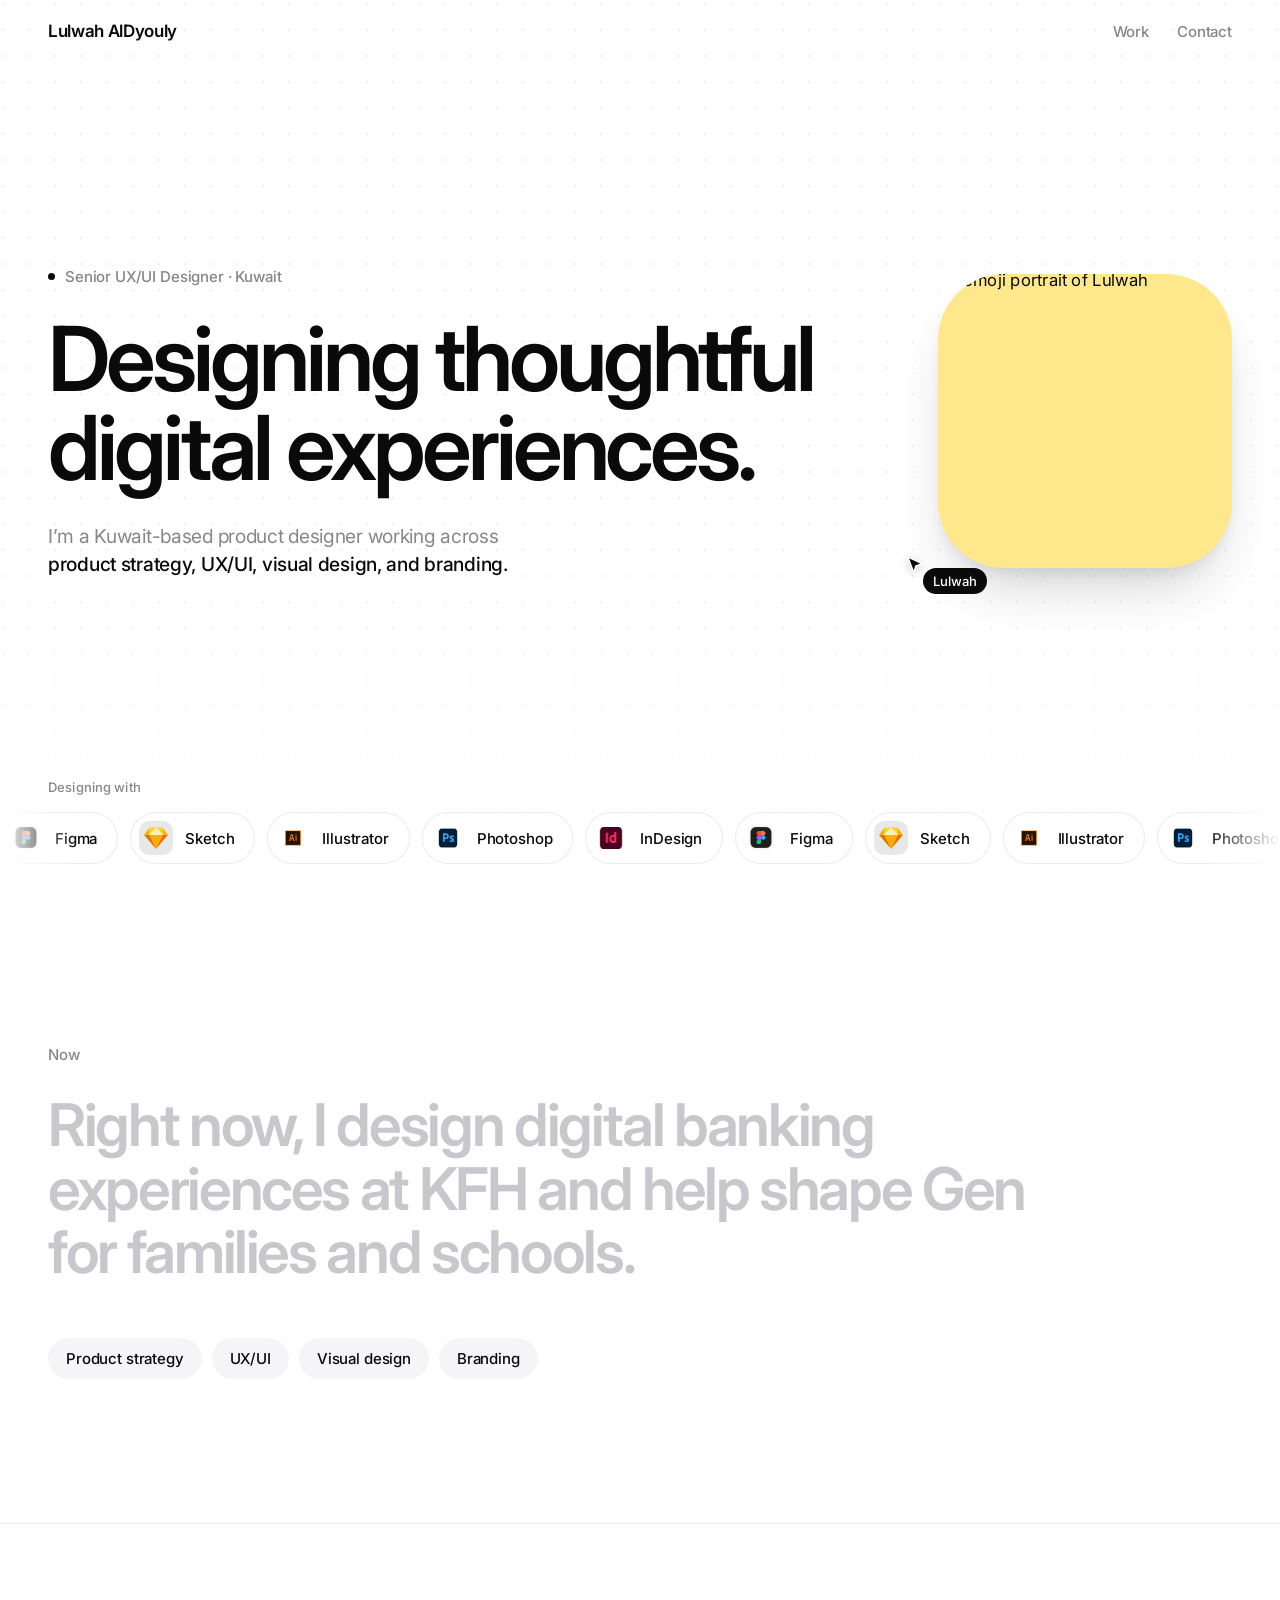
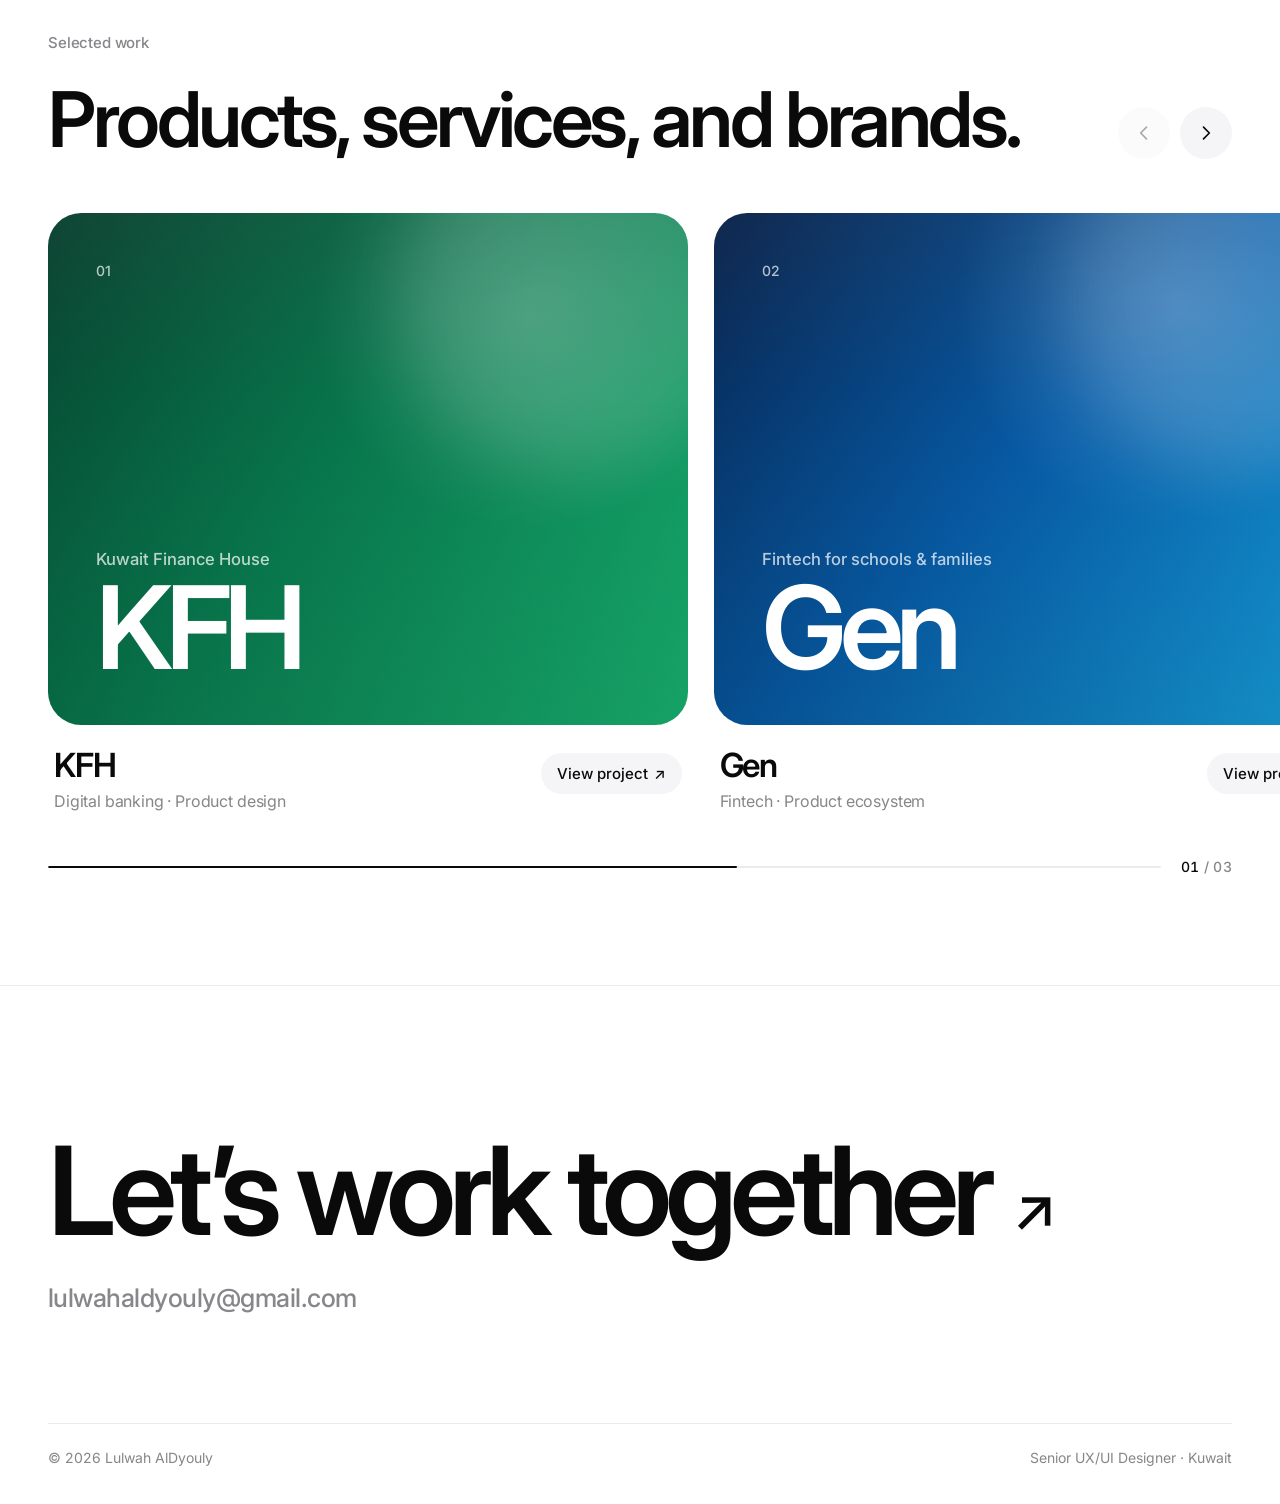
==== index.html @ 49794372 "Build Lulwah portfolio website" ====
<!DOCTYPE html>
<html lang="en">

<head>
  <meta charset="utf-8">
  <meta name="viewport" content="width=device-width, initial-scale=1, viewport-fit=cover">

  <title>Lulwah AlDyouly — Senior UX/UI Designer, Kuwait</title>

  <meta name="description"
    content="Lulwah AlDyouly is a Kuwait-based Senior UX/UI Designer working across product strategy, UX/UI, visual design, and branding.">

  <meta name="theme-color" content="#ffffff">

  <link rel="icon" href="assets/memoji.jpg">

  <link rel="preconnect" href="https://fonts.googleapis.com">
  <link rel="preconnect" href="https://fonts.gstatic.com" crossorigin>

  <link href="https://fonts.googleapis.com/css2?family=Inter:wght@400;500;600;700&display=swap" rel="stylesheet">

  <link rel="stylesheet" href="style.css">
</head>

<body>

  <header class="nav" id="nav">
    <div class="wrap">
      <a href="#top" class="brand">Lulwah AlDyouly</a>

      <nav class="nav-links" aria-label="Primary">
        <a href="#work">Work</a>
        <a href="#contact">Contact</a>
      </nav>
    </div>
  </header>

  <main id="top">

    <section class="hero" id="hero">
      <canvas id="dots" aria-hidden="true"></canvas>

      <div class="hero-main" id="heroMain">
        <div class="wrap">
          <div class="hero-grid">

            <div>
              <p class="eyebrow rise" style="--d:.1s">
                <i></i>
                Senior UX/UI Designer · Kuwait
              </p>

              <h1 class="rise" style="--d:.2s">
                Designing thoughtful digital experiences.
              </h1>

              <p class="lead rise" style="--d:.35s">
                I’m a Kuwait-based product designer working across
                <b>product strategy, UX/UI, visual design, and branding.</b>
              </p>
            </div>

            <div class="avatar-wrap rise" style="--d:.45s">
              <div class="frame" aria-hidden="true">
                <span></span>
                <span></span>
                <span></span>
                <span></span>
              </div>

              <div class="avatar">
                <img src="assets/memoji.jpeg" alt="Memoji portrait of Lulwah" width="640" height="640"
                  fetchpriority="high">
              </div>

              <div class="cursor-tag" aria-hidden="true">
                <svg viewBox="0 0 24 24" fill="none">
                  <path d="M4 3l6.6 17.2 2.4-7.2 7.2-2.4L4 3z" fill="#0a0a0a" stroke="#fff" stroke-width="1.6"
                    stroke-linejoin="round" />
                </svg>

                <em>Lulwah</em>
              </div>
            </div>

          </div>
        </div>
      </div>

      <div class="tools rise" style="--d:.6s">
        <div class="wrap">
          <p class="tools-label">Designing with</p>
        </div>
        <div class="marquee" aria-label="Design tools">
          <div class="marquee-track">

            <div class="marquee-set">
              <div class="chip">
                <span class="mono"><img src="assets/figma.png" alt="Figma"></span>
                Figma
              </div>

              <div class="chip">
                <span class="mono"><img src="assets/sketch.png" alt="Sketch"></span>
                Sketch
              </div>

              <div class="chip">
                <span class="mono"><img src="assets/Illustrator.png" alt="Illustrator"></span>
                Illustrator
              </div>

              <div class="chip">
                <span class="mono"><img src="assets/Photoshop.png" alt="Photoshop"></span>
                Photoshop
              </div>

              <div class="chip">
                <span class="mono"><img src="assets/InDesign.png" alt="InDesign"></span>
                InDesign
              </div>
            </div>

            <div class="marquee-set" aria-hidden="true">
              <div class="chip">
                <span class="mono"><img src="assets/figma.png" alt=""></span>
                Figma
              </div>

              <div class="chip">
                <span class="mono"><img src="assets/sketch.png" alt=""></span>
                Sketch
              </div>

              <div class="chip">
                <span class="mono"><img src="assets/Illustrator.png" alt=""></span>
                Illustrator
              </div>

              <div class="chip">
                <span class="mono"><img src="assets/Photoshop.png" alt=""></span>
                Photoshop
              </div>

              <div class="chip">
                <span class="mono"><img src="assets/InDesign.png" alt=""></span>
                InDesign
              </div>
            </div>

            <div class="marquee-set" aria-hidden="true">
              <div class="chip">
                <span class="mono"><img src="assets/figma.png" alt=""></span>
                Figma
              </div>

              <div class="chip">
                <span class="mono"><img src="assets/sketch.png" alt=""></span>
                Sketch
              </div>

              <div class="chip">
                <span class="mono"><img src="assets/Illustrator.png" alt=""></span>
                Illustrator
              </div>

              <div class="chip">
                <span class="mono"><img src="assets/Photoshop.png" alt=""></span>
                Photoshop
              </div>

              <div class="chip">
                <span class="mono"><img src="assets/InDesign.png" alt=""></span>
                InDesign
              </div>
            </div>

          </div>
        </div>
      </div>
      </div>

      </div>
      </div>
    </section>

    <section class="intro" id="about">
      <div class="wrap">

        <p class="section-label reveal">Now</p>

        <p class="statement" id="statement">
          Right now, I design digital banking experiences at KFH and help shape Gen for families and schools.
        </p>

        <div class="disciplines">
          <span class="reveal" style="--d:.0s">Product strategy</span>
          <span class="reveal" style="--d:.08s">UX/UI</span>
          <span class="reveal" style="--d:.16s">Visual design</span>
          <span class="reveal" style="--d:.24s">Branding</span>
        </div>

      </div>
    </section>

    <section class="work" id="work">

      <div class="wrap">
        <div class="work-head">

          <div>
            <p class="section-label reveal">Selected work</p>

            <h2 class="reveal" style="--d:.08s">
              Products, services, and brands.
            </h2>
          </div>

          <div class="arrows reveal" style="--d:.16s">

            <button class="arrow" id="prev" aria-label="Previous project" disabled>
              <svg viewBox="0 0 24 24" fill="none" stroke="currentColor" stroke-width="2" stroke-linecap="round"
                stroke-linejoin="round">
                <path d="M15 5l-7 7 7 7" />
              </svg>
            </button>

            <button class="arrow" id="next" aria-label="Next project">
              <svg viewBox="0 0 24 24" fill="none" stroke="currentColor" stroke-width="2" stroke-linecap="round"
                stroke-linejoin="round">
                <path d="M9 5l7 7-7 7" />
              </svg>
            </button>

          </div>
        </div>
      </div>

      <div class="track reveal" id="track" tabindex="0" aria-label="Projects carousel" style="--d:.2s">

        <!-- KFH -->
        <a class="card" href="#" data-project="kfh" draggable="false">
          <div class="cover project-gradient kfh-gradient">
            <div class="project-card-content">
              <span class="project-number">01</span>

              <div class="project-card-bottom">
                <p>Kuwait Finance House</p>
                <h3>KFH</h3>
              </div>
            </div>
          </div>

          <div class="card-meta">
            <div>
              <h3 class="card-title">KFH</h3>
              <p class="card-cat">Digital banking · Product design</p>
            </div>

            <span class="card-cta">
              View project <span aria-hidden="true">↗</span>
            </span>
          </div>
        </a>


        <!-- Gen -->
        <a class="card" href="#" data-project="gen" draggable="false">
          <div class="cover project-gradient gen-gradient">
            <div class="project-card-content">
              <span class="project-number">02</span>

              <div class="project-card-bottom">
                <p>Fintech for schools & families</p>
                <h3>Gen</h3>
              </div>
            </div>
          </div>

          <div class="card-meta">
            <div>
              <h3 class="card-title">Gen</h3>
              <p class="card-cat">Fintech · Product ecosystem</p>
            </div>

            <span class="card-cta">
              View project <span aria-hidden="true">↗</span>
            </span>
          </div>
        </a>

        <!-- Branding -->
        <a class="card" href="#" data-project="branding" draggable="false">
          <div class="cover project-gradient branding-gradient">
            <div class="project-card-content">
              <span class="project-number">03</span>

              <div class="project-card-bottom">
                <p>Identity & visual communication</p>
                <h3>Branding</h3>
              </div>
            </div>
          </div>

          <div class="card-meta">
            <div>
              <h3 class="card-title">Branding</h3>
              <p class="card-cat">Identity · Visual communication</p>
            </div>

            <span class="card-cta">
              View project <span aria-hidden="true">↗</span>
            </span>
          </div>
        </a>

      </div>

      <div class="wrap">
        <div class="progress reveal">

          <div class="bar">
            <i id="thumb"></i>
          </div>

          <div class="count">
            <b id="cur">01</b> /
            <span id="tot">03</span>
          </div>

        </div>
      </div>

    </section>

  </main>

  <footer class="contact" id="contact">
    <div class="wrap">

      <a class="cta reveal" href="mailto:lulwahaldyouly@gmail.com">
        Let’s work together<sup>↗</sup>
      </a>

      <br>

      <a class="mail reveal" style="--d:.1s" href="mailto:lulwahaldyouly@gmail.com">
        lulwahaldyouly@gmail.com
      </a>

      <div class="foot">
        <span>
          © <span id="yr">2026</span> Lulwah AlDyouly
        </span>

        <span>
          Senior UX/UI Designer · Kuwait
        </span>
      </div>

    </div>
  </footer>

  <script src="script.js"></script>

</body>

</html>
---- style.css ----
/* ───────────────────────── Tokens ───────────────────────── */
:root{
  --bg:#ffffff;
  --ink:#0a0a0a;
  --mute:#86868b;
  --faint:#c7c7cc;
  --soft:#f5f5f7;
  --line:rgba(0,0,0,.08);
  --gutter:clamp(20px,4vw,48px);
  --max:1240px;
  --ease:cubic-bezier(.22,.61,.36,1);
  --font:"SF Pro Display","SF Pro Text",-apple-system,BlinkMacSystemFont,"Inter","Helvetica Neue",Arial,sans-serif;
}
*{box-sizing:border-box;margin:0;padding:0}
html{scroll-behavior:smooth;-webkit-text-size-adjust:100%}
body{
  background:var(--bg);color:var(--ink);font-family:var(--font);
  -webkit-font-smoothing:antialiased;-moz-osx-font-smoothing:grayscale;
  line-height:1.4;overflow-x:hidden;
}
a{color:inherit;text-decoration:none}
button{font:inherit;color:inherit;background:none;border:0;cursor:pointer}
img{display:block;max-width:100%}
.wrap{width:100%;max-width:calc(var(--max) + var(--gutter)*2);margin-inline:auto;padding-inline:var(--gutter)}
section{position:relative}
:focus-visible{outline:2px solid var(--ink);outline-offset:3px;border-radius:6px}

/* ───────────────────────── Nav ───────────────────────── */
.nav{
  position:fixed;inset:0 0 auto 0;z-index:50;height:64px;
  display:flex;align-items:center;
  transition:background .4s var(--ease),box-shadow .4s var(--ease);
}
.nav.scrolled{background:rgba(255,255,255,.72);-webkit-backdrop-filter:saturate(180%) blur(20px);backdrop-filter:saturate(180%) blur(20px);box-shadow:0 1px 0 var(--line)}
.nav .wrap{display:flex;align-items:center;justify-content:space-between}
.brand{font-weight:600;font-size:17px;letter-spacing:-.02em}
.nav-links{display:flex;gap:28px;font-size:15px;font-weight:500;letter-spacing:-.01em}
.nav-links a{color:var(--mute);transition:color .25s}
.nav-links a:hover,.nav-links a.active{color:var(--ink)}

/* ───────────────────────── Hero ───────────────────────── */
.hero{
  min-height:100vh;min-height:100svh;
  display:flex;flex-direction:column;justify-content:space-between;
  padding-top:64px;overflow:hidden;isolation:isolate;
}
/* Sketch / Figma style canvas dots */
#dots{position:absolute;inset:0;z-index:-1;width:100%;height:100%;
  -webkit-mask-image:linear-gradient(to bottom,#000 0%,#000 62%,transparent 100%);
          mask-image:linear-gradient(to bottom,#000 0%,#000 62%,transparent 100%);}
.hero-main{flex:1;display:flex;align-items:center;padding-block:clamp(32px,6vh,72px)}
.hero-grid{display:grid;grid-template-columns:minmax(0,1fr) auto;align-items:center;gap:clamp(24px,5vw,80px);width:100%}
.eyebrow{
  display:inline-flex;align-items:center;gap:10px;
  font-size:15px;font-weight:500;color:var(--mute);letter-spacing:-.01em;margin-bottom:clamp(18px,3vh,28px);
}
.eyebrow i{width:7px;height:7px;border-radius:50%;background:var(--ink)}
h1{
  font-weight:600;letter-spacing:-.045em;line-height:1.0;
  font-size:clamp(46px,7vw,104px);text-wrap:balance;
}
.lead{
  margin-top:clamp(20px,3.4vh,32px);max-width:520px;
  font-size:clamp(17px,1.5vw,21px);line-height:1.45;letter-spacing:-.015em;color:var(--mute);font-weight:400;
}
.lead b{color:var(--ink);font-weight:500}

/* Memoji, framed like a selected Figma layer */
.avatar-wrap{position:relative;width:clamp(210px,23vw,320px)}
.avatar{
  position:relative;aspect-ratio:1;border-radius:22.4%;overflow:hidden;background:#ffe88b;
  box-shadow:0 30px 60px -20px rgba(0,0,0,.22),0 8px 20px -8px rgba(0,0,0,.12);
  animation:float 7s ease-in-out infinite;
}
.avatar img{width:100%;height:100%;object-fit:cover;transform:scale(1.04)}
.frame{position:absolute;inset:-10px;border:1px solid var(--ink);opacity:0;transition:opacity .3s;pointer-events:none;animation:float 7s ease-in-out infinite}
.frame span{position:absolute;width:8px;height:8px;background:#fff;border:1px solid var(--ink)}
.frame span:nth-child(1){left:-4px;top:-4px}.frame span:nth-child(2){right:-4px;top:-4px}
.frame span:nth-child(3){left:-4px;bottom:-4px}.frame span:nth-child(4){right:-4px;bottom:-4px}
.avatar-wrap:hover .frame{opacity:1}
.cursor-tag{
  position:absolute;left:-34px;bottom:-26px;display:flex;align-items:flex-start;gap:0;
  animation:drift 9s ease-in-out infinite;pointer-events:none;
}
.cursor-tag svg{width:22px;height:22px;filter:drop-shadow(0 2px 4px rgba(0,0,0,.2))}
.cursor-tag em{
  font-style:normal;font-size:13px;font-weight:500;color:#fff;background:var(--ink);
  padding:4px 10px;border-radius:999px;margin:14px 0 0 -3px;white-space:nowrap;
}
@keyframes float{0%,100%{transform:translateY(0)}50%{transform:translateY(-8px)}}
@keyframes drift{0%,100%{transform:translate(0,0)}50%{transform:translate(10px,-8px)}}

/* Tools marquee */
.tools{padding-bottom:clamp(20px,4vh,40px)}
.tools-label{font-size:13px;font-weight:500;color:var(--mute);letter-spacing:.01em;margin-bottom:16px}
.marquee{
    width:100%;
    overflow:hidden;
    position:relative;
  
    -webkit-mask-image:linear-gradient(
      90deg,
      transparent 0%,
      #000 6%,
      #000 94%,
      transparent 100%
    );
  
    mask-image:linear-gradient(
      90deg,
      transparent 0%,
      #000 6%,
      #000 94%,
      transparent 100%
    );
  }
  
  .marquee-track{
    display:flex;
    width:max-content;
    animation:marquee-scroll 32s linear infinite;
    will-change:transform;
  }
  
  .marquee-set{
    display:flex;
    gap:12px;
    flex-shrink:0;
    padding-right:12px;
  }
  
  @keyframes marquee-scroll{
    from{
      transform:translateX(0);
    }
  
    to{
      transform:translateX(calc(-100% / 3));
    }
  }
@keyframes slide{to{transform:translateX(-50%)}}
.chip{
  display:flex;align-items:center;gap:12px;padding:8px 20px 8px 8px;border-radius:999px;
  background:rgba(255,255,255,.8);border:1px solid var(--line);
  -webkit-backdrop-filter:blur(8px);backdrop-filter:blur(8px);
  font-size:15px;font-weight:500;letter-spacing:-.01em;white-space:nowrap;
}
.chip .mono{
    width:34px;
    height:34px;
    border-radius:10px;
  
    display:grid;
    place-items:center;
  
    overflow:hidden;
    flex-shrink:0;
  
    background:transparent;
  }
  
  .chip .mono img{
    width:100%;
    height:100%;
    object-fit:contain;
    display:block;
  }

  /* ───────── Gradient project cards ───────── */

.project-gradient{
    position:relative;
    overflow:hidden;
    color:#fff;
    isolation:isolate;
  }
  
  /* KFH — green */
  .kfh-gradient{
    background:
      radial-gradient(
        circle at 75% 20%,
        rgba(255,255,255,.18),
        transparent 34%
      ),
      linear-gradient(
        135deg,
        #063d2c 0%,
        #08794e 46%,
        #19b874 100%
      );
  }
  
  /* Gen — blue */
  .gen-gradient{
    background:
      radial-gradient(
        circle at 72% 18%,
        rgba(255,255,255,.20),
        transparent 35%
      ),
      linear-gradient(
        135deg,
        #071f46 0%,
        #075ca8 48%,
        #18a8e5 100%
      );
  }
  
  .project-card-content{
    position:absolute;
    inset:0;
  
    padding:clamp(26px,4vw,48px);
  
    display:flex;
    flex-direction:column;
    justify-content:space-between;
  
    z-index:2;
  }
  
  .project-number{
    font-size:14px;
    font-weight:500;
    letter-spacing:.02em;
  
    opacity:.7;
  }
  
  .project-card-bottom p{
    margin-bottom:8px;
  
    font-size:clamp(14px,1.3vw,18px);
    font-weight:500;
  
    opacity:.72;
  }
  
  .project-card-bottom h3{
    font-size:clamp(56px,9vw,124px);
    font-weight:600;
  
    line-height:.85;
    letter-spacing:-.065em;
  }
  
  /* soft glow */
  .project-gradient::before{
    content:"";
  
    position:absolute;
    width:55%;
    aspect-ratio:1;
  
    right:-10%;
    top:-18%;
  
    border-radius:50%;
  
    background:rgba(255,255,255,.10);
    filter:blur(30px);
  
    pointer-events:none;
  }
  
  /* subtle texture / depth */
  .project-gradient::after{
    content:"";
  
    position:absolute;
    inset:0;
  
    background:
      linear-gradient(
        180deg,
        rgba(255,255,255,.04),
        transparent 35%,
        rgba(0,0,0,.12)
      );
  
    pointer-events:none;
  }

  .branding-gradient{
    background:
      radial-gradient(
        circle at 72% 18%,
        rgba(255,255,255,.20),
        transparent 35%
      ),
      linear-gradient(
        135deg,
        #35104f 0%,
        #7a2ea8 48%,
        #e94b9b 100%
      );
  }
  
  /* Hover */
  .card:hover .project-gradient{
    transform:scale(.985);
  }
  
  .card:hover .project-card-bottom h3{
    transform:translateY(-4px);
  }
  
  .project-card-bottom h3{
    transition:transform .6s var(--ease);
  }
/* ───────────────────────── Intro ───────────────────────── */
.intro{padding-block:clamp(96px,16vh,200px)}
.section-label{font-size:15px;font-weight:500;color:var(--mute);letter-spacing:-.01em;margin-bottom:28px}
.statement{
  font-size:clamp(30px,4.6vw,68px);font-weight:600;letter-spacing:-.04em;line-height:1.08;max-width:1050px;
}
.statement .w{color:var(--faint);transition:color .45s var(--ease)}
.statement .w.on{color:var(--ink)}
.disciplines{display:flex;flex-wrap:wrap;gap:10px;margin-top:clamp(36px,6vh,64px)}
.disciplines span{
  padding:10px 18px;border-radius:999px;background:var(--soft);
  font-size:15px;font-weight:500;letter-spacing:-.01em;
}

/* ───────────────────────── Work / Carousel ───────────────────────── */
.work{padding-block:clamp(72px,12vh,140px) clamp(80px,12vh,140px);border-top:1px solid var(--line)}
.work-head{display:flex;align-items:flex-end;justify-content:space-between;gap:24px;margin-bottom:clamp(32px,6vh,64px)}
h2{font-size:clamp(38px,6vw,88px);font-weight:600;letter-spacing:-.045em;line-height:1.02;text-wrap:balance}
.arrows{display:flex;gap:10px;flex-shrink:0}
.arrow{
  width:52px;height:52px;border-radius:50%;background:var(--soft);display:grid;place-items:center;
  transition:background .25s,color .25s,opacity .25s,transform .25s var(--ease);
}
.arrow:hover:not(:disabled){background:var(--ink);color:#fff}
.arrow:active:not(:disabled){transform:scale(.94)}
.arrow:disabled{opacity:.35;cursor:default}
.arrow svg{width:20px;height:20px}

.track{
  --pad:max(var(--gutter),calc((100vw - var(--max))/2));
  display:flex;gap:clamp(16px,2vw,28px);overflow-x:auto;
  padding-inline:var(--pad);scroll-padding-inline:var(--pad);
  scroll-snap-type:x mandatory;scrollbar-width:none;-webkit-overflow-scrolling:touch;
  cursor:grab;overscroll-behavior-x:contain;
}
.track::-webkit-scrollbar{display:none}
.track.dragging{scroll-snap-type:none;cursor:grabbing;scroll-behavior:auto}
.track.dragging *{pointer-events:none}
.card{flex:0 0 clamp(300px,50vw,660px);scroll-snap-align:start;display:block;user-select:none;-webkit-user-select:none}
.cover{
  position:relative;aspect-ratio:5/4;border-radius:clamp(22px,2.6vw,36px);overflow:hidden;
  container-type:inline-size;transition:transform .7s var(--ease);
}
.cover > img{width:100%;height:100%;object-fit:cover}
.card:hover .cover{transform:scale(.985)}
.card:hover .art{transform:scale(1.035)}
.art{position:absolute;inset:0;transition:transform .9s var(--ease)}
.card-meta{display:flex;align-items:flex-start;justify-content:space-between;gap:16px;padding:22px 6px 0}
.card-title{font-size:clamp(26px,2.6vw,36px);font-weight:600;letter-spacing:-.035em;line-height:1.1}
.card-cat{margin-top:6px;font-size:16px;color:var(--mute);letter-spacing:-.01em}
.card-cta{
  flex-shrink:0;margin-top:6px;display:inline-flex;align-items:center;gap:6px;
  font-size:15px;font-weight:500;padding:10px 16px;border-radius:999px;background:var(--soft);
  transition:background .25s,color .25s;
}
.card:hover .card-cta{background:var(--ink);color:#fff}

.progress{margin:clamp(28px,5vh,48px) auto 0;display:flex;align-items:center;gap:20px}
.bar{position:relative;flex:1;height:2px;background:var(--line);border-radius:2px;overflow:hidden}
.bar i{position:absolute;top:0;bottom:0;left:0;width:33%;background:var(--ink);border-radius:2px;transition:left .15s linear,width .3s}
.count{font-size:14px;font-weight:500;color:var(--mute);font-variant-numeric:tabular-nums;letter-spacing:.02em}
.count b{color:var(--ink);font-weight:500}

/* ── Cover art (placeholders — swap for real project images) ── */
.art-kfh{background:linear-gradient(160deg,#f8f8fa,#e6e6ec)}
.art-gen{background:linear-gradient(160deg,#f7f5f0,#e8e4d8)}
.art-brand{background:linear-gradient(160deg,#f2f4f7,#dfe3ea)}

/* phones */
.phone{
  position:absolute;width:34%;aspect-ratio:9/18.5;border-radius:11% / 5.4%;background:#fff;
  box-shadow:0 0 0 .6cqw #111,0 4cqw 8cqw -2cqw rgba(0,0,0,.28);padding:5% 6%;overflow:hidden;
  display:flex;flex-direction:column;gap:3.2cqw;
}
.phone.main{left:36%;top:11%}
.phone.side{left:12%;top:24%;transform:rotate(-5deg);opacity:.96;box-shadow:0 0 0 .6cqw #d0d0d6,0 3cqw 6cqw -2cqw rgba(0,0,0,.18)}
.phone.side2{left:60%;top:24%;transform:rotate(5deg);box-shadow:0 0 0 .6cqw #d0d0d6,0 3cqw 6cqw -2cqw rgba(0,0,0,.18)}
.notch{align-self:center;width:34%;height:2.2cqw;background:#111;border-radius:99px;margin-bottom:.6cqw}
.bl{border-radius:99px;background:#e8e8ed;height:1.5cqw}
.bl.dk{background:#111}.bl.w60{width:60%}.bl.w40{width:40%}.bl.w30{width:30%}.bl.w80{width:80%}
.bal{background:#111;border-radius:2.8cqw;padding:4cqw 3.4cqw;display:flex;flex-direction:column;gap:2cqw}
.bal .bl{background:rgba(255,255,255,.28)}.bal .bl.big{height:3.4cqw;background:#fff;width:64%}
.acts{display:flex;justify-content:space-between}
.acts i{width:5.6cqw;height:5.6cqw;border-radius:50%;background:#efeff3}
.row{display:flex;align-items:center;gap:2cqw}
.row i{width:4.6cqw;height:4.6cqw;border-radius:1.4cqw;background:#efeff3;flex-shrink:0}
.row .col{flex:1;display:flex;flex-direction:column;gap:1cqw}
.row .bl{height:1.2cqw}
.phone.side .bal{background:#e2e2e8}.phone.side .bal .bl{background:rgba(0,0,0,.14)}.phone.side .bal .bl.big{background:#fff}

/* ecosystem */
.orbit{position:absolute;left:50%;top:50%;border:1px solid rgba(0,0,0,.14);border-radius:50%;transform:translate(-50%,-50%)}
.orbit.o1{width:46cqw;height:46cqw}.orbit.o2{width:76cqw;height:76cqw;border-style:dashed}
.core{position:absolute;left:50%;top:50%;width:22cqw;height:22cqw;transform:translate(-50%,-50%);border-radius:28%;background:#111;box-shadow:0 5cqw 9cqw -3cqw rgba(0,0,0,.4);display:grid;place-items:center}
.core i{width:8cqw;height:8cqw;border-radius:50%;border:1.1cqw solid #fff}
.node{
  position:absolute;display:flex;align-items:center;gap:1.8cqw;padding:1.7cqw 3.2cqw 1.7cqw 1.7cqw;background:#fff;border-radius:99px;
  font-size:3.3cqw;font-weight:500;letter-spacing:-.02em;box-shadow:0 2cqw 5cqw -1.6cqw rgba(0,0,0,.25);
}
.node i{width:6cqw;height:6cqw;border-radius:50%;background:#111;display:block}
.node.n2 i{background:#d9d4c3}
.node.n1{left:9%;top:22%}.node.n2{right:8%;bottom:24%}
.dot{position:absolute;border-radius:50%;background:#111}
.dot.d1{width:2.4cqw;height:2.4cqw;right:22%;top:20%}
.dot.d2{width:1.6cqw;height:1.6cqw;left:24%;bottom:20%;background:#b9b3a0}

/* branding bento */
.bento{position:absolute;inset:9%;display:grid;grid-template-columns:1.25fr 1fr;grid-template-rows:1.1fr 1fr;gap:2.4cqw}
.bento>div{border-radius:3.4cqw;overflow:hidden;position:relative}
.b1{grid-row:span 2;background:#111;color:#fff;display:flex;align-items:flex-end;padding:4cqw}
.b1 span{font-size:26cqw;font-weight:600;letter-spacing:-.06em;line-height:.8}
.b2{background:#fff;display:flex}
.b2 i{flex:1}.b2 i:nth-child(1){background:#111}.b2 i:nth-child(2){background:#8a8f99}.b2 i:nth-child(3){background:#d5d9e0}.b2 i:nth-child(4){background:#fff}
.b3{background:#fff}
.b3::before{content:"";position:absolute;left:14%;top:18%;width:44%;aspect-ratio:1;border-radius:50%;background:#111}
.b3::after{content:"";position:absolute;right:12%;bottom:16%;width:38%;aspect-ratio:1;border-radius:50% 0 50% 0;background:#c9ced8}

/* ───────────────────────── Contact ───────────────────────── */
.contact{padding-block:clamp(88px,16vh,200px) 36px;border-top:1px solid var(--line)}
.cta{
  display:inline-flex;align-items:baseline;gap:.18em;
  font-size:clamp(44px,9.6vw,150px);font-weight:600;letter-spacing:-.055em;line-height:1;
  transition:opacity .3s;
}
.cta sup{font-size:.5em;font-weight:500;letter-spacing:0;transform:translateY(-.1em);transition:transform .4s var(--ease)}
.cta:hover sup{transform:translate(.08em,-.18em)}
.cta:hover{opacity:.7}
.mail{display:inline-block;margin-top:clamp(20px,3vh,32px);font-size:clamp(18px,2vw,26px);color:var(--mute);letter-spacing:-.02em;font-weight:500;transition:color .25s}
.mail:hover{color:var(--ink)}
.foot{display:flex;justify-content:space-between;gap:16px;margin-top:clamp(72px,12vh,140px);padding-top:24px;border-top:1px solid var(--line);font-size:14px;color:var(--mute)}

/* ───────────────────────── Reveal / transitions ───────────────────────── */
.reveal{opacity:0;transform:translateY(32px);transition:opacity 1s var(--ease),transform 1s var(--ease);transition-delay:var(--d,0s)}
.reveal.in{opacity:1;transform:none}
.hero .rise{opacity:0;transform:translateY(24px);animation:rise 1.1s var(--ease) forwards;animation-delay:var(--d,0s)}
@keyframes rise{to{opacity:1;transform:none}}
.hero-main{will-change:transform,opacity}

/* ───────────────────────── Responsive ───────────────────────── */
@media (max-width:820px){
  .hero-grid{grid-template-columns:1fr;gap:28px}
  .avatar-wrap{order:-1;width:112px}
  .cursor-tag{left:-14px;bottom:-30px}
  .cursor-tag svg{width:18px;height:18px}
  .cursor-tag em{font-size:12px;padding:3px 9px;margin-top:11px}
  h1{font-size:clamp(42px,12.4vw,80px)}
  .work-head{align-items:flex-start;flex-direction:column}
  .arrows{display:none}
  .card{flex-basis:82vw}
  .card-meta{flex-wrap:wrap}
  .track{cursor:auto}
  .nav-links{gap:22px}
  .foot{flex-direction:column;gap:4px}
}
@media (max-width:420px){
  .node{font-size:3.6cqw}
}
@media (prefers-reduced-motion:reduce){
  html{scroll-behavior:auto}
  *,*::before,*::after{animation-duration:.001ms!important;animation-iteration-count:1!important;transition-duration:.001ms!important}
  .reveal,.hero .rise{opacity:1;transform:none}
  .marquee-track{animation:none}
}
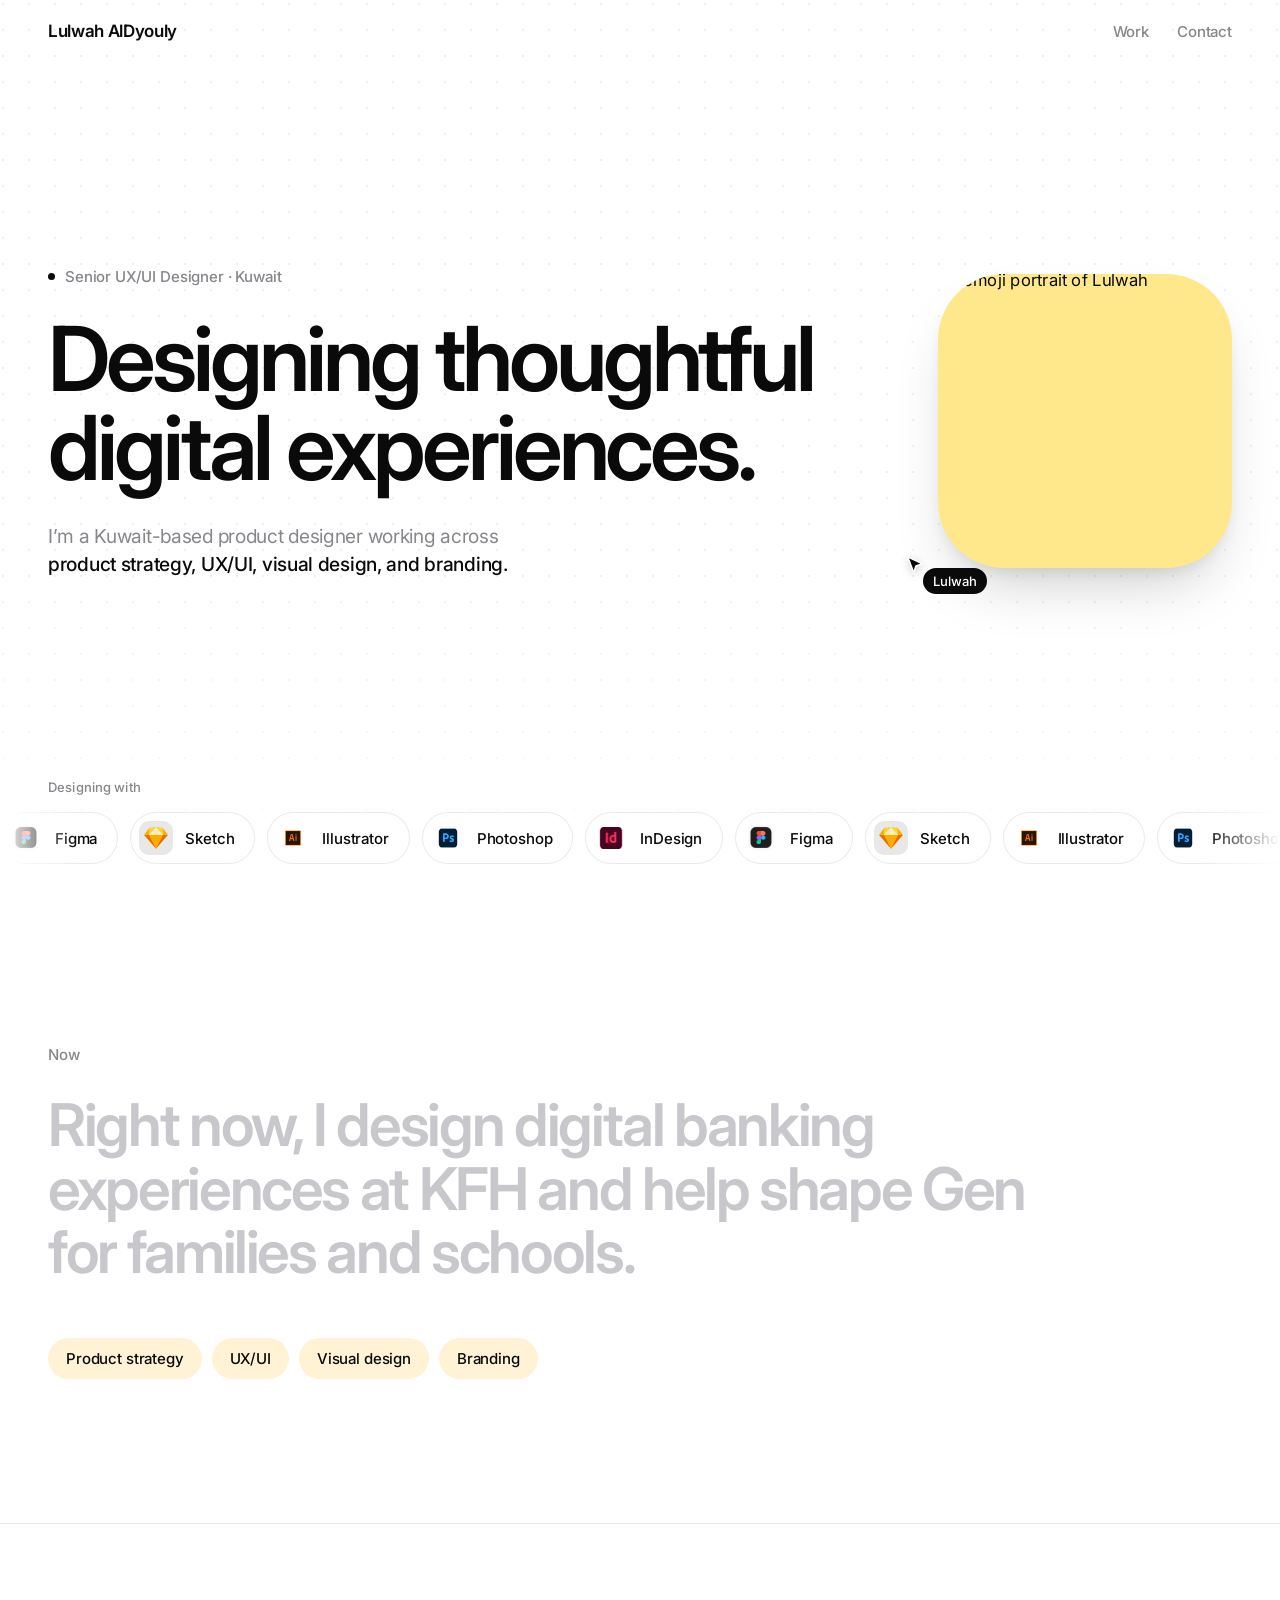
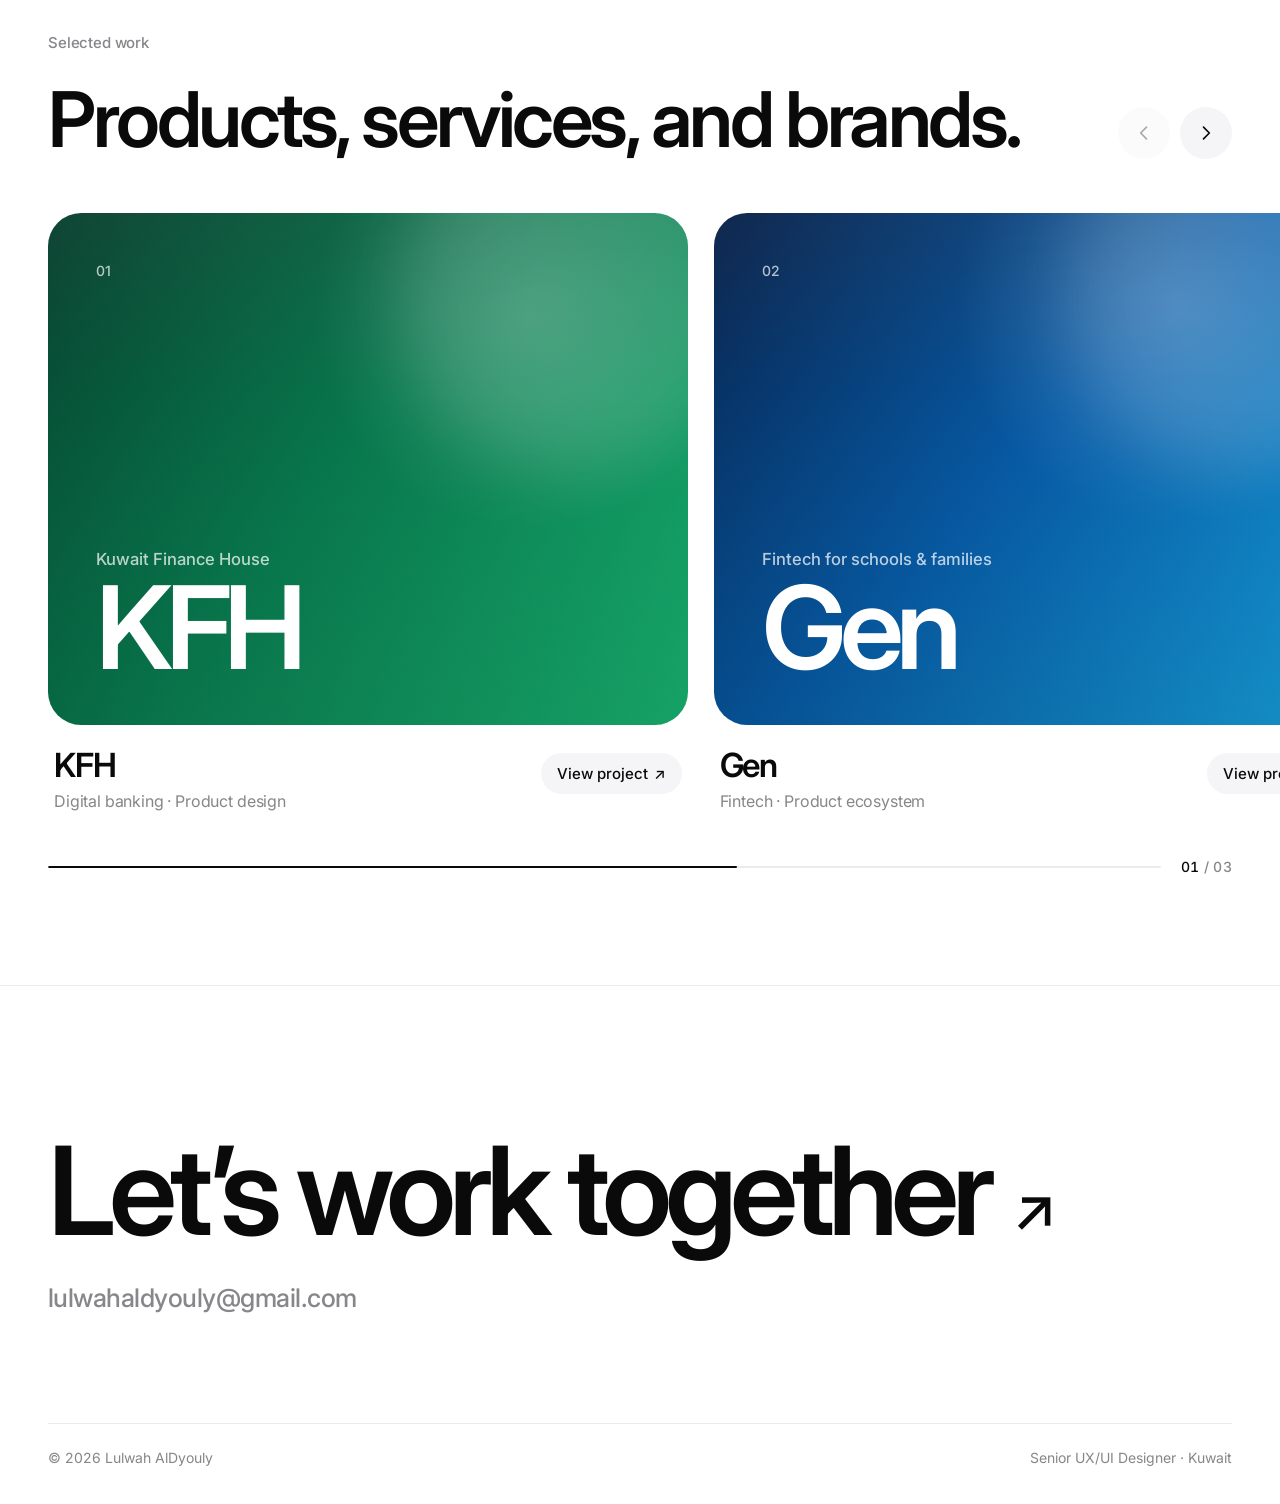
==== commit 3e4ec351: "Build Lulwah portfolio website" ====
--- a/index.html
+++ b/index.html
@@ -12,7 +12,7 @@
 
   <meta name="theme-color" content="#ffffff">
 
-  <link rel="icon" href="assets/memoji.jpg">
+  <link rel="icon" href="assets/Memoji.jpeg">
 
   <link rel="preconnect" href="https://fonts.googleapis.com">
   <link rel="preconnect" href="https://fonts.gstatic.com" crossorigin>
@@ -239,7 +239,7 @@
       <div class="track reveal" id="track" tabindex="0" aria-label="Projects carousel" style="--d:.2s">
 
         <!-- KFH -->
-        <a class="card" href="#" data-project="kfh" draggable="false">
+        <a class="card" href="project.html?p=kfh" data-project="kfh" draggable="false">
           <div class="cover project-gradient kfh-gradient">
             <div class="project-card-content">
               <span class="project-number">01</span>
@@ -265,7 +265,7 @@
 
 
         <!-- Gen -->
-        <a class="card" href="#" data-project="gen" draggable="false">
+        <a class="card" href="project.html?p=gen" data-project="gen" draggable="false">
           <div class="cover project-gradient gen-gradient">
             <div class="project-card-content">
               <span class="project-number">02</span>
@@ -290,7 +290,7 @@
         </a>
 
         <!-- Branding -->
-        <a class="card" href="#" data-project="branding" draggable="false">
+        <a class="card" href="project.html?p=branding" data-project="branding" draggable="false">
           <div class="cover project-gradient branding-gradient">
             <div class="project-card-content">
               <span class="project-number">03</span>
--- a/style.css
+++ b/style.css
@@ -320,7 +320,7 @@
 .statement .w.on{color:var(--ink)}
 .disciplines{display:flex;flex-wrap:wrap;gap:10px;margin-top:clamp(36px,6vh,64px)}
 .disciplines span{
-  padding:10px 18px;border-radius:999px;background:var(--soft);
+  padding:10px 18px;border-radius:999px;background:#fff2d5;
   font-size:15px;font-weight:500;letter-spacing:-.01em;
 }
 
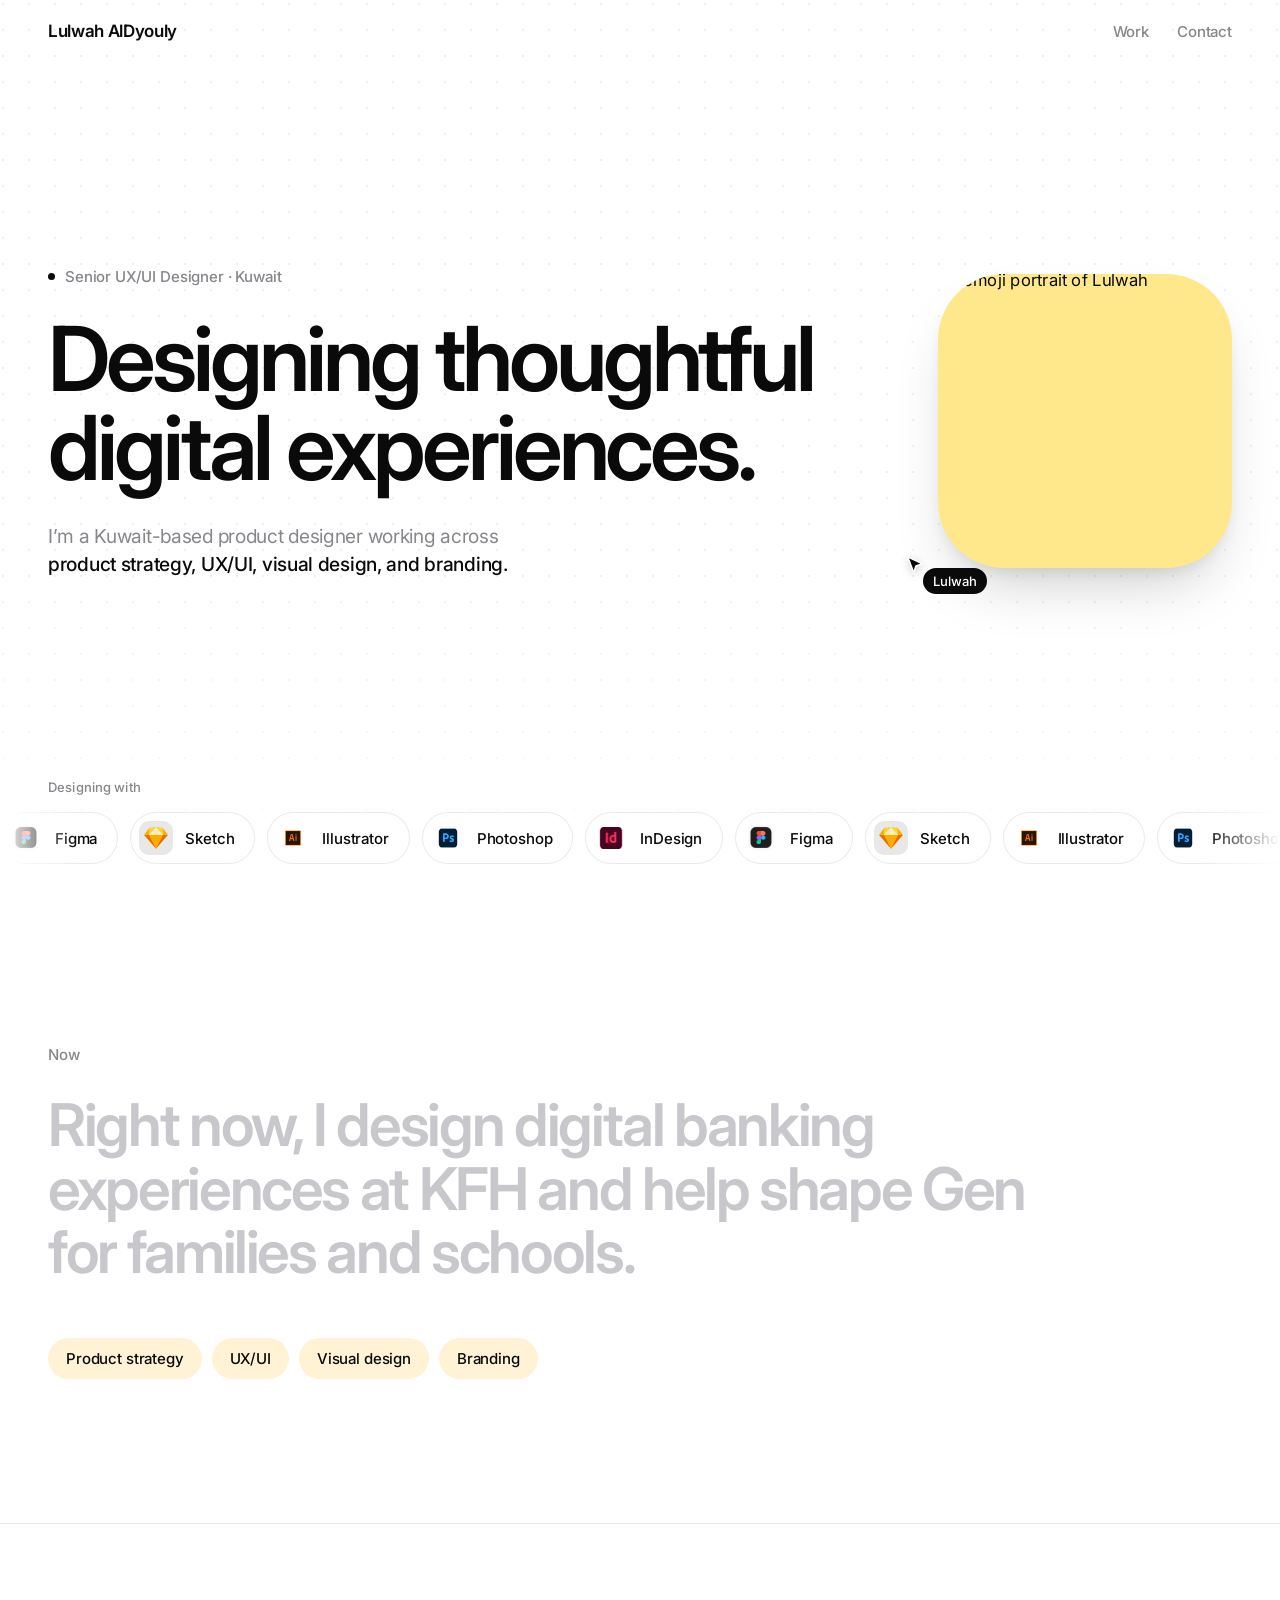
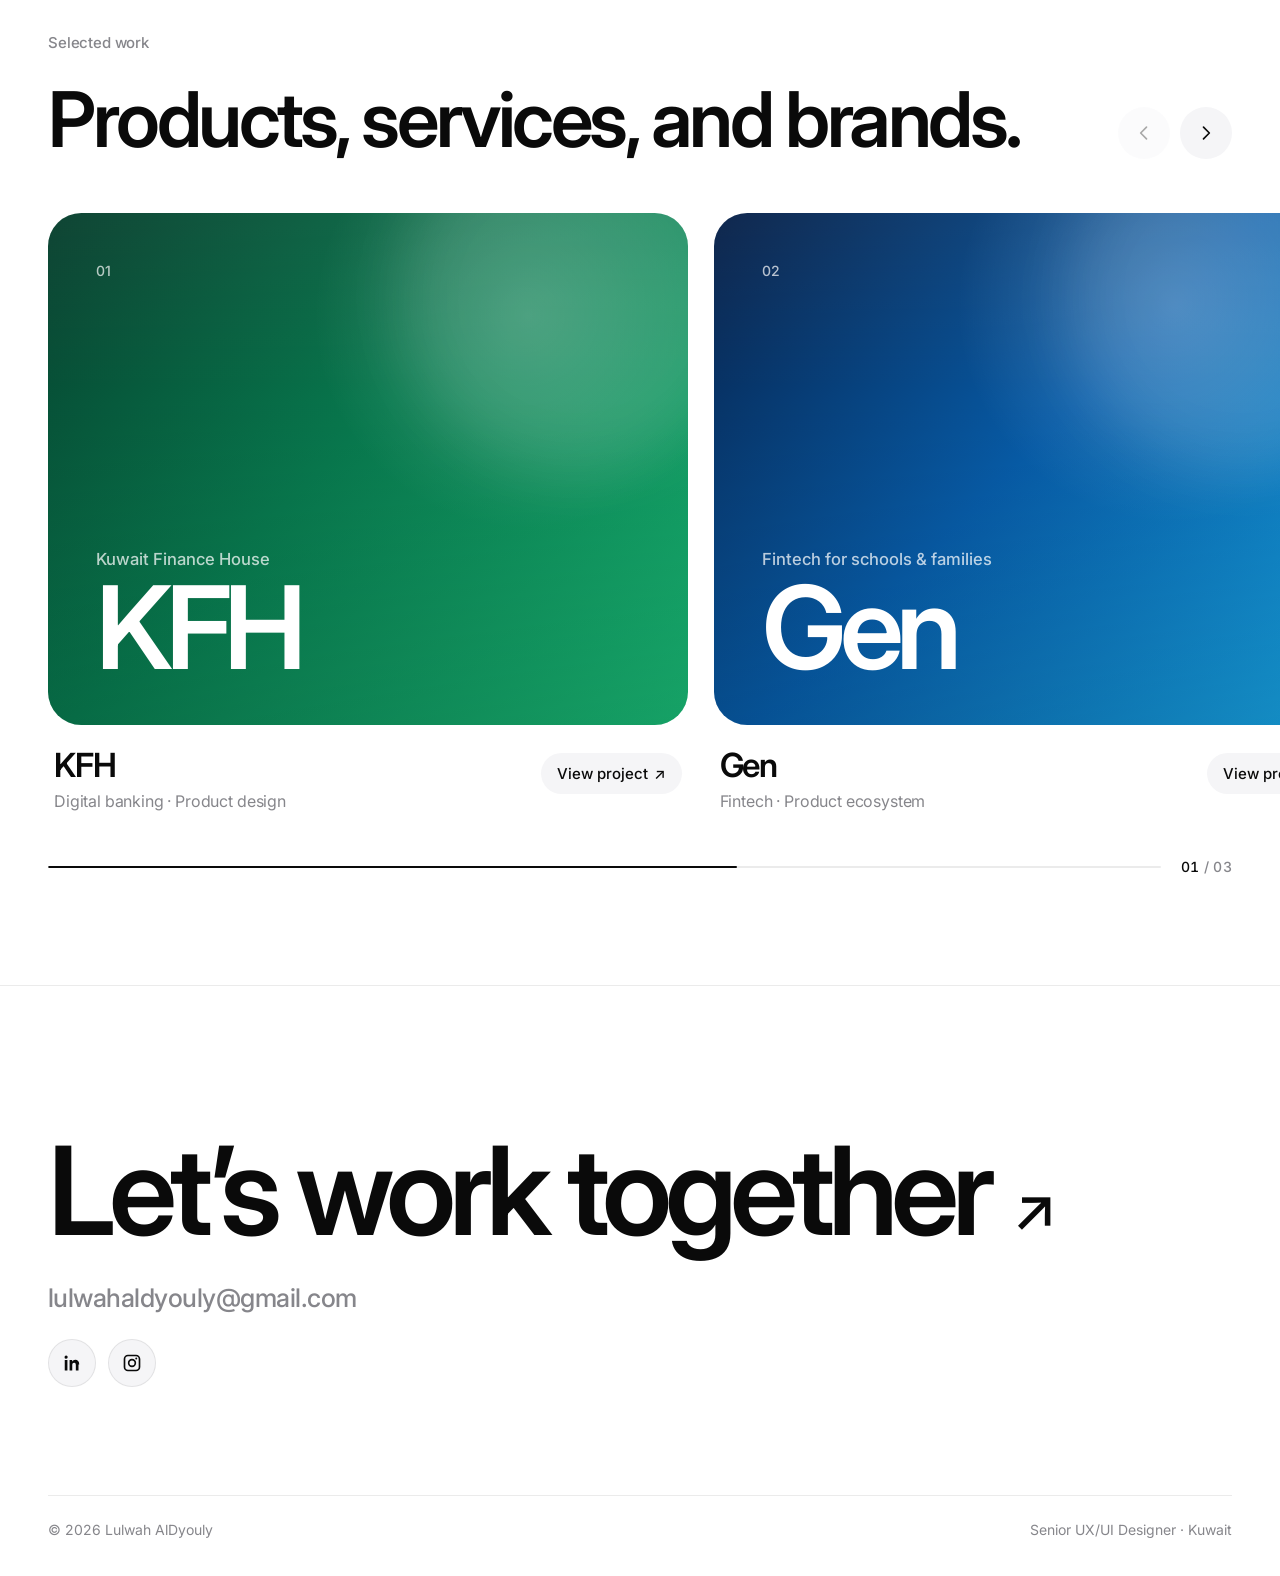
==== commit e0d0f247: "Build Lulwah portfolio website" ====
--- a/index.html
+++ b/index.html
@@ -348,6 +348,26 @@
         lulwahaldyouly@gmail.com
       </a>
 
+      <div class="social-links reveal" style="--d:.15s">
+
+        <a class="social-btn" href="https://www.linkedin.com/in/lulwah-aldyouly-a668491b4/" target="_blank"
+          rel="noopener noreferrer" aria-label="LinkedIn">
+          <svg viewBox="0 0 24 24" aria-hidden="true">
+            <path
+              d="M6.5 8.5H3.3V21h3.2V8.5ZM4.9 3A1.9 1.9 0 1 0 5 6.8 1.9 1.9 0 0 0 4.9 3ZM20.7 13.8c0-3.8-2-5.6-4.7-5.6a4.1 4.1 0 0 0-3.7 2h-.1V8.5H9.1V21h3.2v-6.2c0-1.6.3-3.2 2.3-3.2 2 0 2 1.8 2 3.3V21h3.2v-7.2Z" />
+          </svg>
+        </a>
+
+        <a class="social-btn" href="https://www.instagram.com/lulwahme/" target="_blank" rel="noopener noreferrer"
+          aria-label="Instagram">
+          <svg viewBox="0 0 24 24" aria-hidden="true">
+            <path
+              d="M7.2 2h9.6A5.2 5.2 0 0 1 22 7.2v9.6a5.2 5.2 0 0 1-5.2 5.2H7.2A5.2 5.2 0 0 1 2 16.8V7.2A5.2 5.2 0 0 1 7.2 2Zm0 2A3.2 3.2 0 0 0 4 7.2v9.6A3.2 3.2 0 0 0 7.2 20h9.6a3.2 3.2 0 0 0 3.2-3.2V7.2A3.2 3.2 0 0 0 16.8 4H7.2Zm9.9 1.5a1.2 1.2 0 1 1 0 2.4 1.2 1.2 0 0 1 0-2.4ZM12 7a5 5 0 1 1 0 10 5 5 0 0 1 0-10Zm0 2a3 3 0 1 0 0 6 3 3 0 0 0 0-6Z" />
+          </svg>
+        </a>
+
+      </div>
+
       <div class="foot">
         <span>
           © <span id="yr">2026</span> Lulwah AlDyouly
--- a/style.css
+++ b/style.css
@@ -473,3 +473,41 @@
   .reveal,.hero .rise{opacity:1;transform:none}
   .marquee-track{animation:none}
 }
+.social-links{
+  display:flex;
+  gap:12px;
+  margin-top:24px;
+}
+
+.social-btn{
+  width:48px;
+  height:48px;
+  border-radius:50%;
+
+  display:grid;
+  place-items:center;
+
+  background:var(--soft);
+  border:1px solid var(--line);
+
+  transition:
+    background .25s var(--ease),
+    color .25s var(--ease),
+    transform .25s var(--ease);
+}
+
+.social-btn svg{
+  width:20px;
+  height:20px;
+  fill:currentColor;
+}
+
+.social-btn:hover{
+  background:var(--ink);
+  color:#fff;
+  transform:translateY(-3px);
+}
+
+.social-btn:active{
+  transform:translateY(-1px) scale(.96);
+}
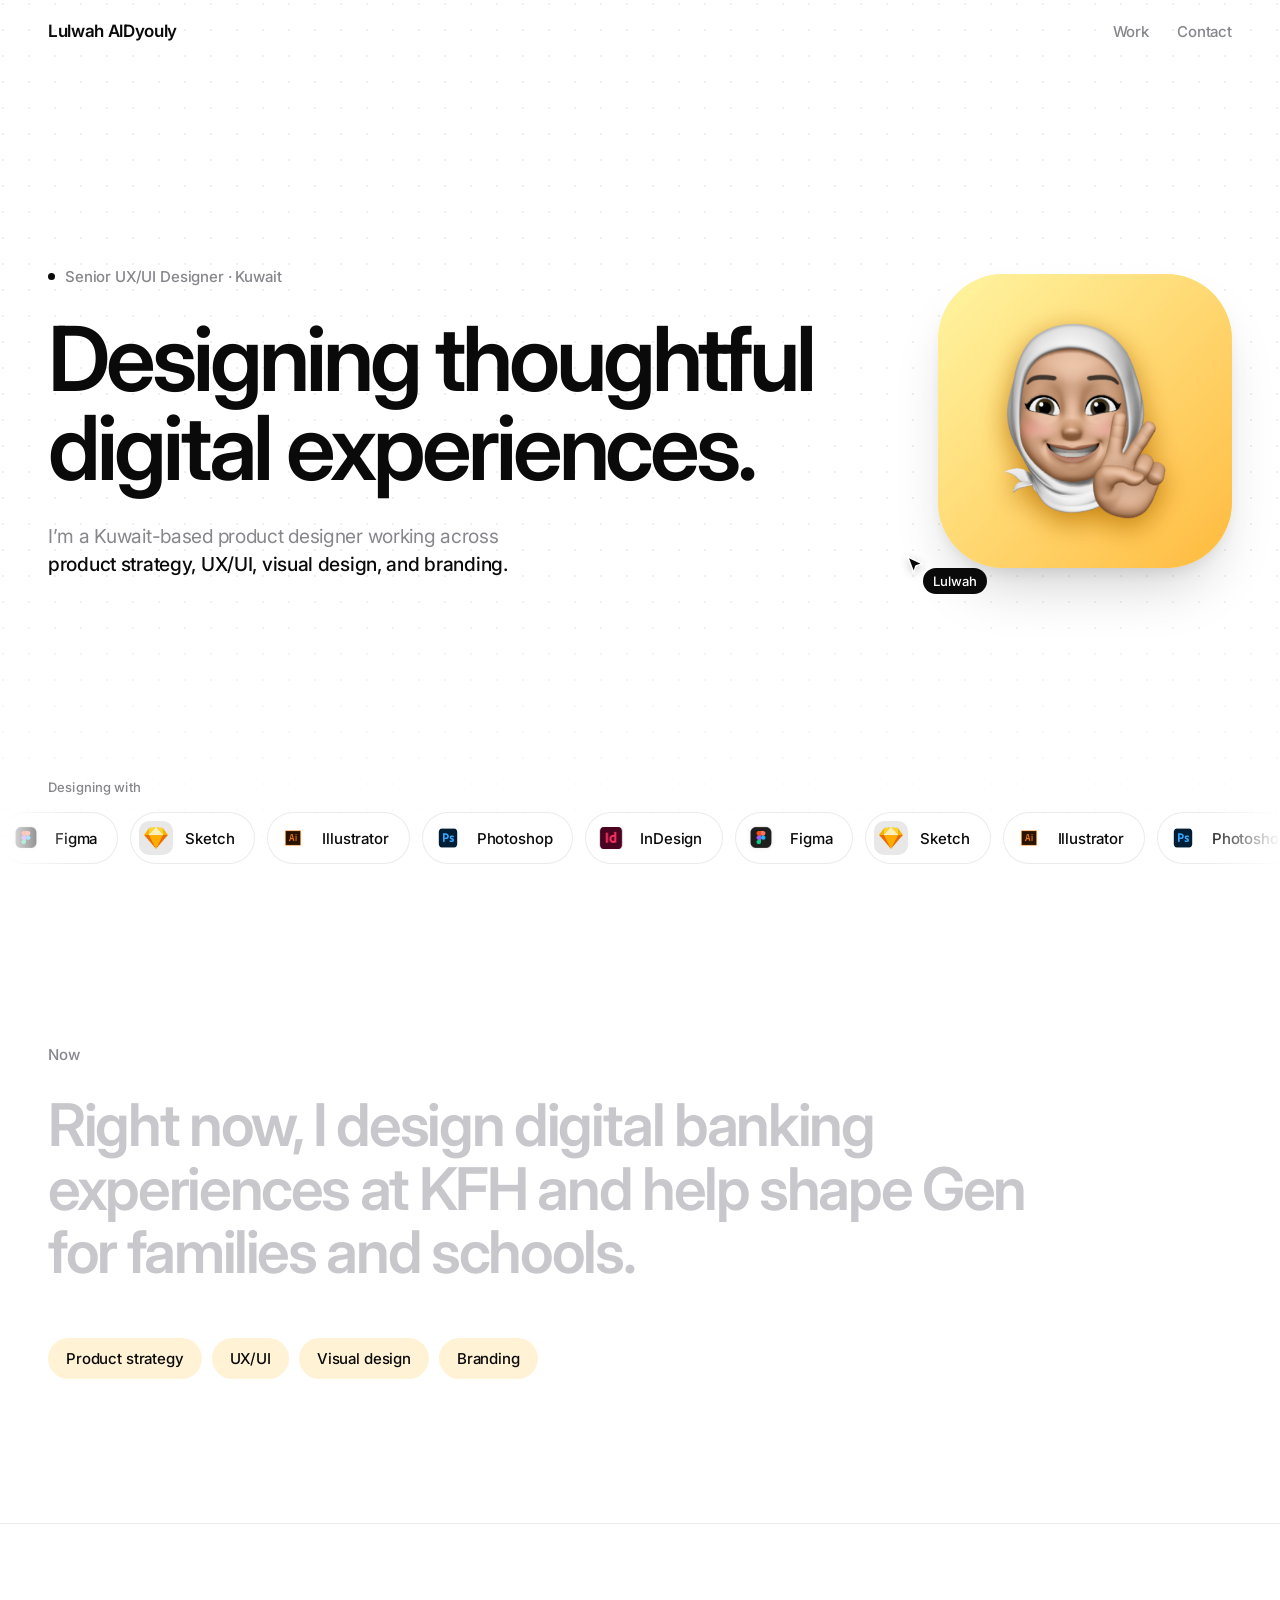
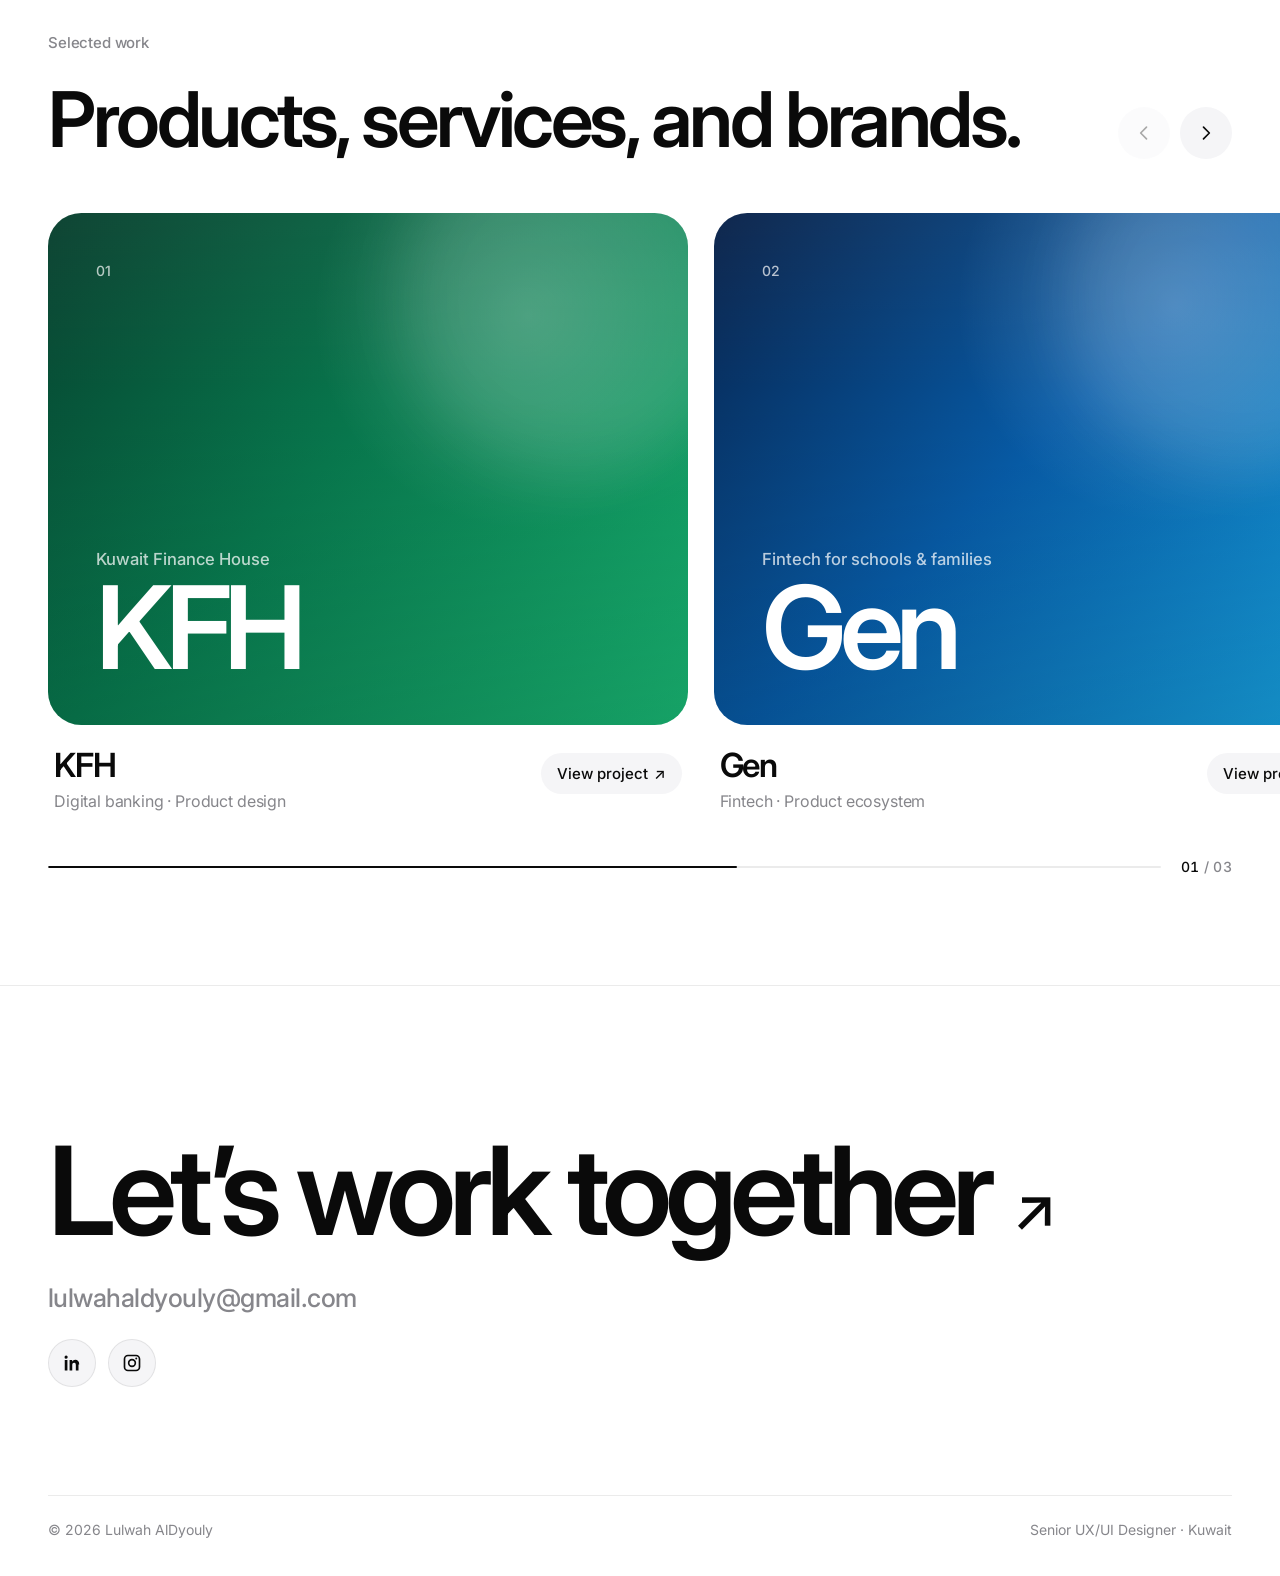
==== commit ed87ec61: "Build Lulwah portfolio website" ====
--- a/index.html
+++ b/index.html
@@ -69,7 +69,7 @@
               </div>
 
               <div class="avatar">
-                <img src="assets/memoji.jpeg" alt="Memoji portrait of Lulwah" width="640" height="640"
+                <img src="assets/Memoji.jpeg" alt="Memoji portrait of Lulwah" width="640" height="640"
                   fetchpriority="high">
               </div>
 
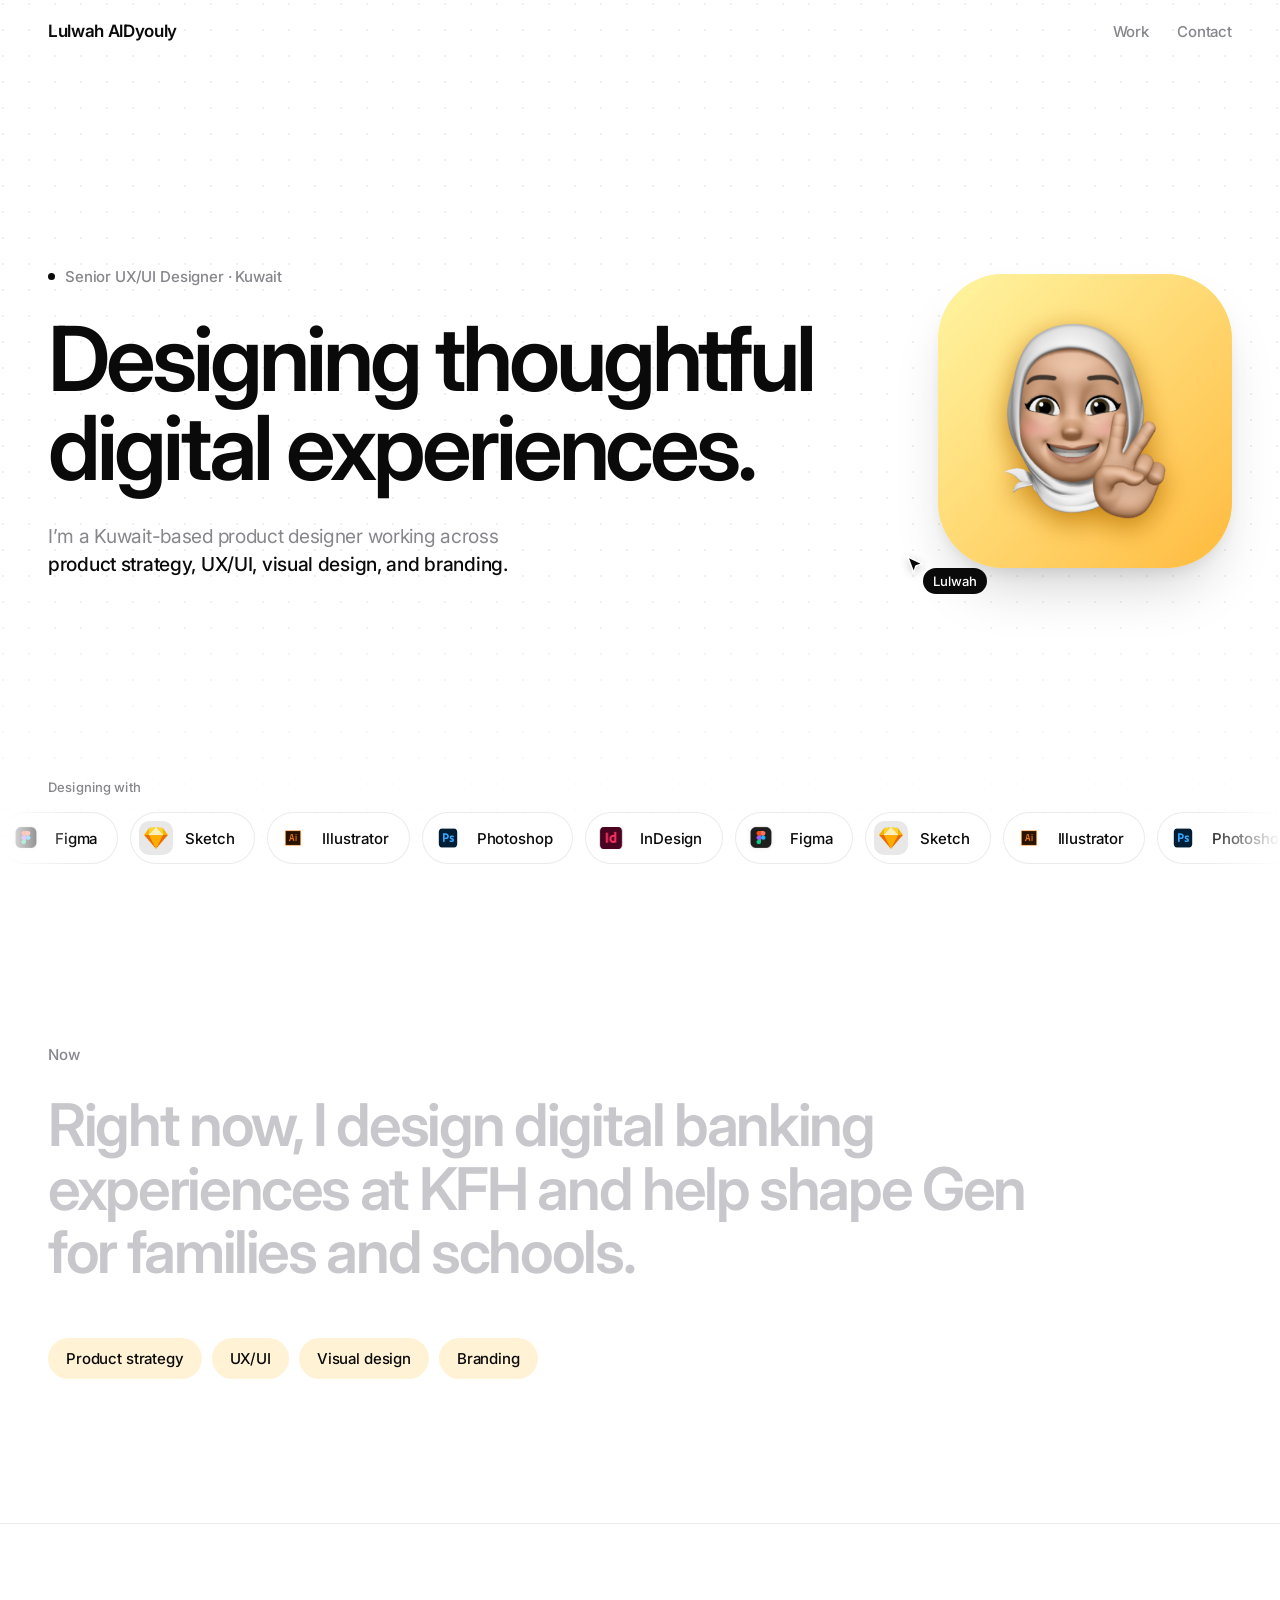
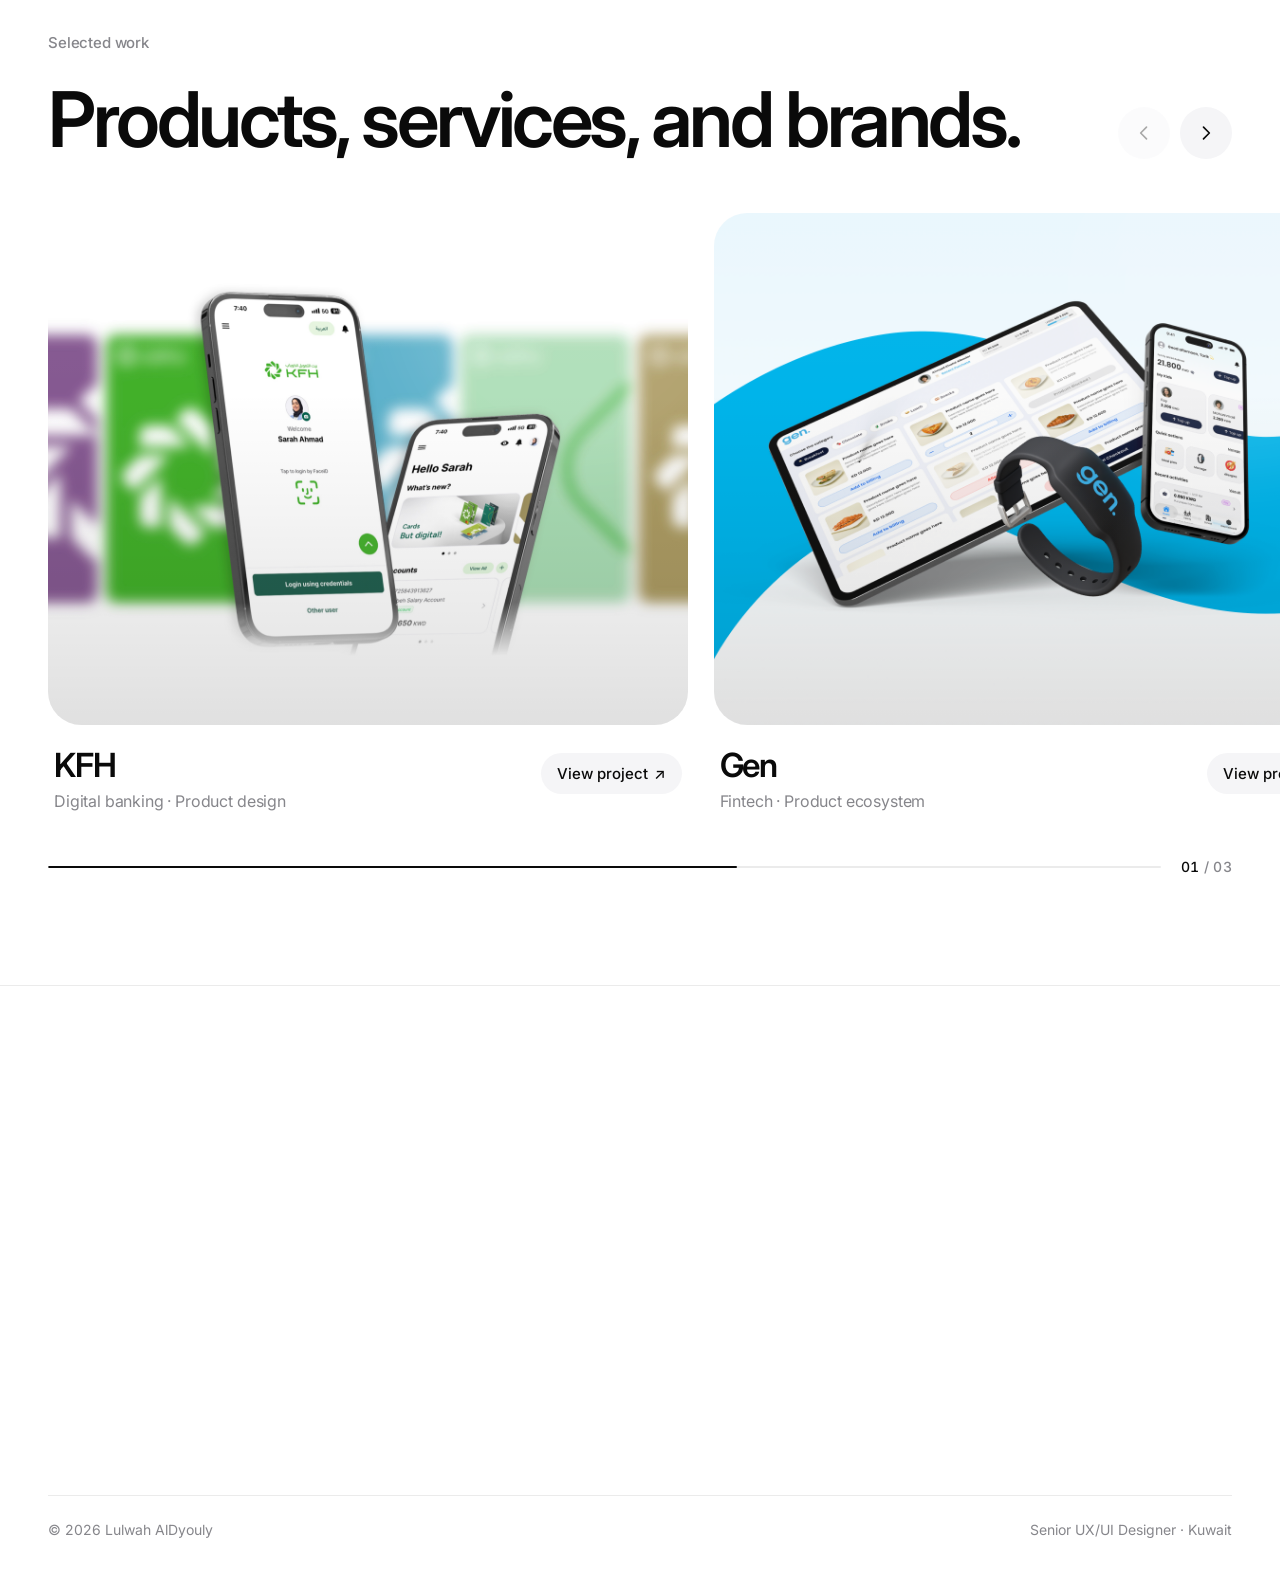
==== commit 0aa4858b: "Restore repo: recover deleted assets, add real project media, remove stray nested folder - Restores " ====
--- a/index.html
+++ b/index.html
@@ -241,14 +241,7 @@
         <!-- KFH -->
         <a class="card" href="project.html?p=kfh" data-project="kfh" draggable="false">
           <div class="cover project-gradient kfh-gradient">
-            <div class="project-card-content">
-              <span class="project-number">01</span>
-
-              <div class="project-card-bottom">
-                <p>Kuwait Finance House</p>
-                <h3>KFH</h3>
-              </div>
-            </div>
+            <img class="cover-img" src="assets/KFH.png" alt="KFH banking app screens" loading="lazy">
           </div>
 
           <div class="card-meta">
@@ -267,14 +260,7 @@
         <!-- Gen -->
         <a class="card" href="project.html?p=gen" data-project="gen" draggable="false">
           <div class="cover project-gradient gen-gradient">
-            <div class="project-card-content">
-              <span class="project-number">02</span>
-
-              <div class="project-card-bottom">
-                <p>Fintech for schools & families</p>
-                <h3>Gen</h3>
-              </div>
-            </div>
+            <img class="cover-img" src="assets/Gen.png" alt="Gen tablet, phone, and wristband" loading="lazy">
           </div>
 
           <div class="card-meta">
@@ -291,15 +277,8 @@
 
         <!-- Branding -->
         <a class="card" href="project.html?p=branding" data-project="branding" draggable="false">
-          <div class="cover project-gradient branding-gradient">
-            <div class="project-card-content">
-              <span class="project-number">03</span>
-
-              <div class="project-card-bottom">
-                <p>Identity & visual communication</p>
-                <h3>Branding</h3>
-              </div>
-            </div>
+          <div class="cover project-gradient ">
+            <img class="cover-img" src="assets/branding.png" alt="Lulwah's memoji" loading="lazy">
           </div>
 
           <div class="card-meta">
